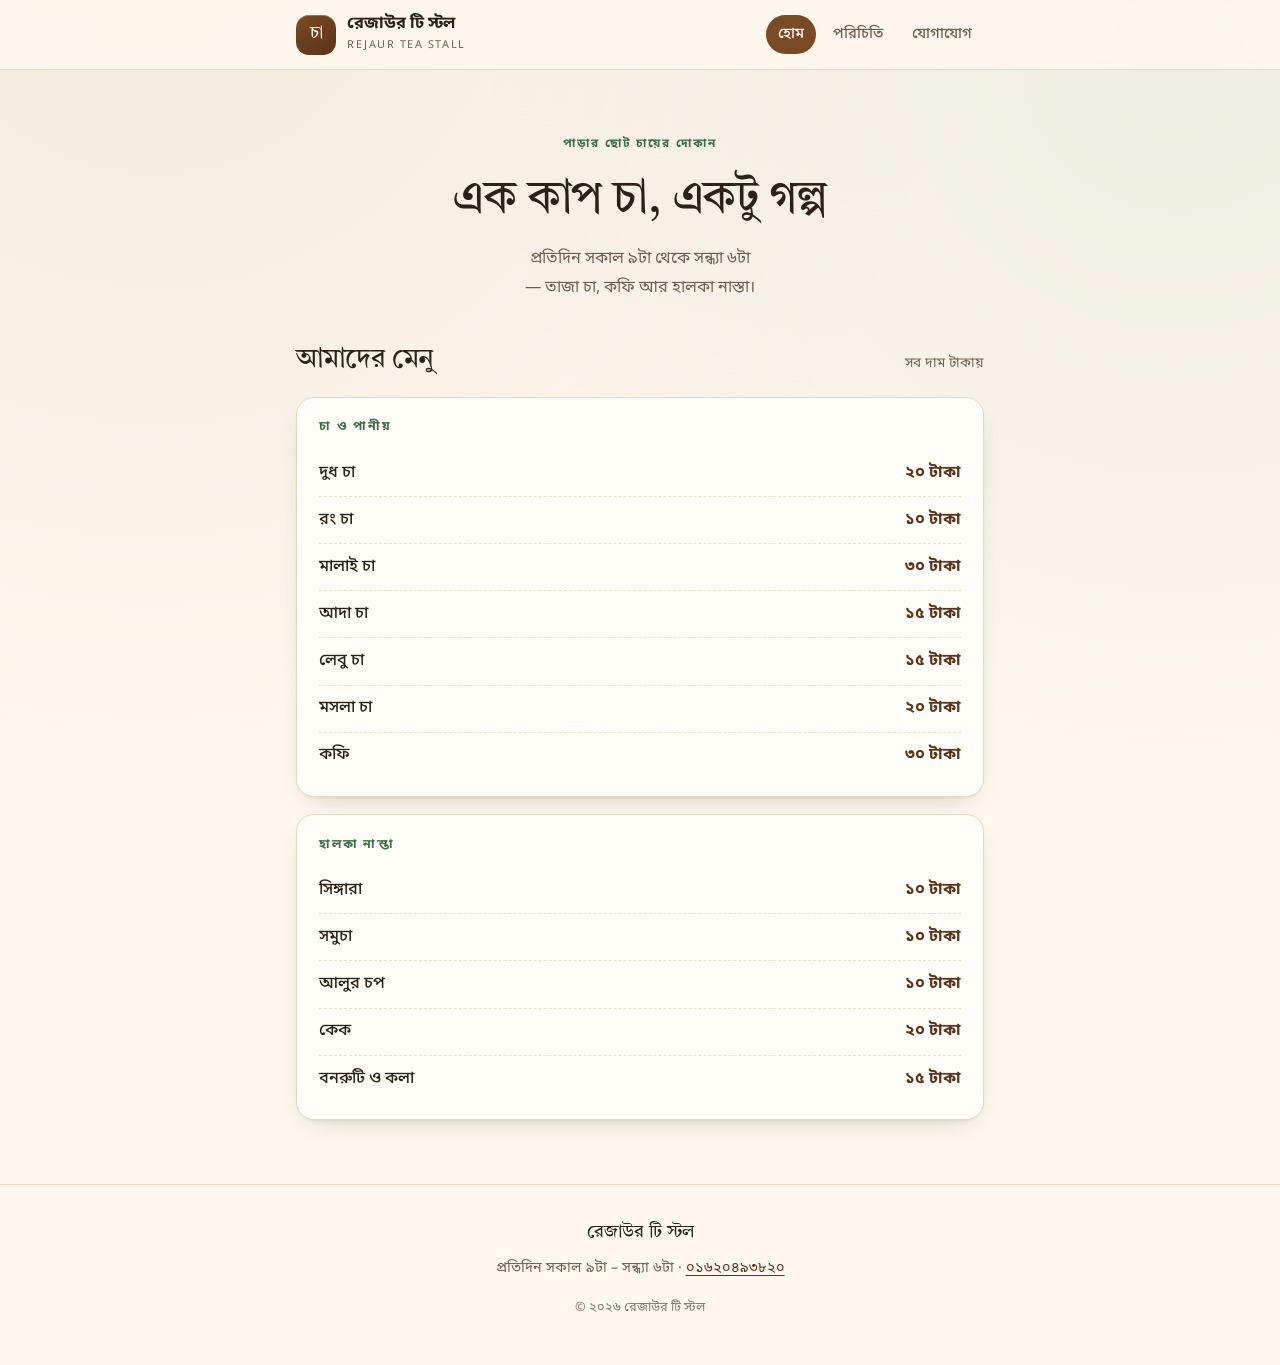
==== index.html @ a5dca0b5 "Add tea shop site: menu, about, contact" ====
<!DOCTYPE html>
<html lang="bn">
<head>
  <meta charset="utf-8">
  <meta name="viewport" content="width=device-width, initial-scale=1">
  <title>রেজাউর টি স্টল — চা ও নাস্তার মেনু</title>
  <meta name="description" content="রেজাউর টি স্টল — পাড়ার ছোট চায়ের দোকান। তাজা চা, কফি ও হালকা নাস্তা। প্রতিদিন সকাল ৯টা থেকে সন্ধ্যা ৬টা।">
  <meta name="theme-color" content="#fdf7ed">
  <link rel="preconnect" href="https://fonts.googleapis.com">
  <link rel="preconnect" href="https://fonts.gstatic.com" crossorigin>
  <link href="https://fonts.googleapis.com/css2?family=Noto+Sans+Bengali:wght@400;500;700&family=Tiro+Bangla&display=swap" rel="stylesheet">
  <link rel="stylesheet" href="styles.css">
</head>
<body>
  <a class="skip-link" href="#main">মূল অংশে যান</a>

  <header class="site-header">
    <div class="wrap header-inner">
      <a class="brand" href="index.html">
        <span class="brand-mark" aria-hidden="true">চা</span>
        <span class="brand-text">
          <span class="brand-name">রেজাউর টি স্টল</span>
          <span class="brand-sub">Rejaur Tea Stall</span>
        </span>
      </a>

      <nav class="site-nav" aria-label="প্রধান মেনু">
        <ul>
          <li><a href="index.html" aria-current="page">হোম</a></li>
          <li><a href="about.html">পরিচিতি</a></li>
          <li><a href="contact.html">যোগাযোগ</a></li>
        </ul>
      </nav>
    </div>
  </header>

  <main id="main">
    <section class="hero wrap">
      <p class="eyebrow">পাড়ার ছোট চায়ের দোকান</p>
      <h1>এক কাপ চা, একটু গল্প</h1>
      <p class="lede">
        প্রতিদিন সকাল ৯টা থেকে সন্ধ্যা ৬টা — তাজা চা, কফি আর হালকা নাস্তা।
      </p>
    </section>

    <section class="menu wrap" aria-labelledby="menu-title">
      <div class="section-head">
        <h2 id="menu-title">আমাদের মেনু</h2>
        <p class="section-note">সব দাম টাকায়</p>
      </div>

      <article class="menu-card">
        <h3>চা ও পানীয়</h3>
        <ul class="menu-list">
          <li><span class="item">দুধ চা</span><span class="leader" aria-hidden="true"></span><span class="price">২০ টাকা</span></li>
          <li><span class="item">রং চা</span><span class="leader" aria-hidden="true"></span><span class="price">১০ টাকা</span></li>
          <li><span class="item">মালাই চা</span><span class="leader" aria-hidden="true"></span><span class="price">৩০ টাকা</span></li>
          <li><span class="item">আদা চা</span><span class="leader" aria-hidden="true"></span><span class="price">১৫ টাকা</span></li>
          <li><span class="item">লেবু চা</span><span class="leader" aria-hidden="true"></span><span class="price">১৫ টাকা</span></li>
          <li><span class="item">মসলা চা</span><span class="leader" aria-hidden="true"></span><span class="price">২০ টাকা</span></li>
          <li><span class="item">কফি</span><span class="leader" aria-hidden="true"></span><span class="price">৩০ টাকা</span></li>
        </ul>
      </article>

      <article class="menu-card">
        <h3>হালকা নাস্তা</h3>
        <ul class="menu-list">
          <li><span class="item">সিঙ্গারা</span><span class="leader" aria-hidden="true"></span><span class="price">১০ টাকা</span></li>
          <li><span class="item">সমুচা</span><span class="leader" aria-hidden="true"></span><span class="price">১০ টাকা</span></li>
          <li><span class="item">আলুর চপ</span><span class="leader" aria-hidden="true"></span><span class="price">১০ টাকা</span></li>
          <li><span class="item">কেক</span><span class="leader" aria-hidden="true"></span><span class="price">২০ টাকা</span></li>
          <li><span class="item">বনরুটি ও কলা</span><span class="leader" aria-hidden="true"></span><span class="price">১৫ টাকা</span></li>
        </ul>
      </article>
    </section>
  </main>

  <footer class="site-footer">
    <div class="wrap">
      <p class="footer-name">রেজাউর টি স্টল</p>
      <p>
        প্রতিদিন সকাল ৯টা – সন্ধ্যা ৬টা ·
        <a href="tel:+8801620493820">০১৬২০৪৯৩৮২০</a>
      </p>
      <p class="footer-note">© ২০২৬ রেজাউর টি স্টল</p>
    </div>
  </footer>
</body>
</html>
---- styles.css ----
/* =========================================================
   রেজাউর টি স্টল — shared styles
   ========================================================= */

*,
*::before,
*::after {
  box-sizing: border-box;
}

:root {
  --cream: #fdf7ed;
  --card: #fffdf8;
  --ink: #2b2118;
  --ink-soft: #6f6152;
  --brown: #7a4a24;
  --brown-dark: #5a3318;
  --green: #3f6b4a;
  --line: #e7d9c4;
  --radius: 18px;
  --shadow: 0 1px 2px rgba(43, 33, 24, 0.05), 0 10px 28px -16px rgba(43, 33, 24, 0.35);
  --font-body: "Noto Sans Bengali", "Hind Siliguri", system-ui, -apple-system, "Segoe UI", sans-serif;
  --font-head: "Tiro Bangla", "Noto Serif Bengali", Georgia, "Times New Roman", serif;
}

html {
  -webkit-text-size-adjust: 100%;
}

body {
  margin: 0;
  font-family: var(--font-body);
  font-size: 1rem;
  line-height: 1.75;
  color: var(--ink);
  background-color: var(--cream);
  background-image:
    radial-gradient(circle at 12% -5%, rgba(122, 74, 36, 0.08), transparent 45%),
    radial-gradient(circle at 92% 4%, rgba(63, 107, 74, 0.08), transparent 40%);
  background-repeat: no-repeat;
  -webkit-font-smoothing: antialiased;
}

h1,
h2,
h3 {
  font-family: var(--font-head);
  font-weight: 400;
  line-height: 1.35;
  letter-spacing: -0.01em;
}

a {
  color: var(--brown-dark);
  text-underline-offset: 0.18em;
}

a:hover {
  color: var(--brown);
}

:focus-visible {
  outline: 3px solid rgba(63, 107, 74, 0.55);
  outline-offset: 3px;
  border-radius: 6px;
}

.wrap {
  width: min(100% - 2.5rem, 43rem);
  margin-inline: auto;
}

/* ---------- Skip link ---------- */

.skip-link {
  position: absolute;
  left: 1rem;
  top: -100px;
  z-index: 100;
  padding: 0.55rem 1rem;
  border-radius: 10px;
  background: var(--brown-dark);
  color: #fffdf8;
  font-weight: 600;
  text-decoration: none;
}

.skip-link:focus {
  top: 1rem;
}

/* ---------- Header ---------- */

.site-header {
  position: sticky;
  top: 0;
  z-index: 20;
  background: rgba(253, 247, 237, 0.88);
  backdrop-filter: blur(10px);
  -webkit-backdrop-filter: blur(10px);
  border-bottom: 1px solid var(--line);
}

.header-inner {
  display: flex;
  align-items: center;
  justify-content: space-between;
  gap: 0.75rem 1.25rem;
  flex-wrap: wrap;
  padding-block: 0.85rem;
}

.brand {
  display: flex;
  align-items: center;
  gap: 0.7rem;
  color: inherit;
  text-decoration: none;
}

.brand:hover {
  color: inherit;
}

.brand-mark {
  flex: none;
  width: 2.5rem;
  height: 2.5rem;
  display: grid;
  place-items: center;
  border-radius: 13px;
  background: linear-gradient(145deg, var(--brown), var(--brown-dark));
  color: #fdf7ed;
  font-family: var(--font-head);
  font-size: 1.15rem;
  line-height: 1;
  box-shadow: inset 0 1px 0 rgba(255, 255, 255, 0.25);
}

.brand-text {
  display: block;
}

.brand-name {
  display: block;
  font-weight: 700;
  font-size: 1.02rem;
  line-height: 1.3;
}

.brand-sub {
  display: block;
  margin-top: 0.1rem;
  font-size: 0.68rem;
  letter-spacing: 0.14em;
  text-transform: uppercase;
  color: var(--ink-soft);
}

.site-nav ul {
  display: flex;
  flex-wrap: wrap;
  gap: 0.3rem;
  margin: 0;
  padding: 0;
  list-style: none;
}

.site-nav a {
  display: inline-block;
  padding: 0.4rem 0.75rem;
  border-radius: 999px;
  font-size: 0.92rem;
  font-weight: 500;
  color: var(--ink-soft);
  text-decoration: none;
  transition: background-color 0.18s ease, color 0.18s ease;
}

.site-nav a:hover {
  background: rgba(122, 74, 36, 0.08);
  color: var(--brown-dark);
}

.site-nav a[aria-current="page"] {
  background: var(--brown);
  color: #fffdf8;
}

/* ---------- Hero / page head ---------- */

.hero {
  padding-block: clamp(2.5rem, 7vw, 4rem) 1.75rem;
  text-align: center;
}

.eyebrow {
  margin: 0 0 0.9rem;
  font-size: 0.74rem;
  font-weight: 700;
  letter-spacing: 0.16em;
  color: var(--green);
}

.hero h1,
.page-head h1 {
  font-size: clamp(2rem, 6vw, 2.9rem);
  margin: 0 0 0.85rem;
}

.lede {
  max-width: 36ch;
  margin: 0 auto;
  color: var(--ink-soft);
  font-size: 1.02rem;
  text-wrap: balance;
}

.page-head {
  padding-block: clamp(2.25rem, 6vw, 3.25rem) 1.5rem;
  text-align: center;
}

.page-head .lede {
  max-width: 30ch;
}

/* ---------- Menu ---------- */

.menu {
  padding-block: 0.75rem 3rem;
}

.section-head {
  display: flex;
  align-items: baseline;
  justify-content: space-between;
  gap: 0.5rem 1rem;
  flex-wrap: wrap;
  margin-bottom: 1.1rem;
}

.section-head h2 {
  margin: 0;
  font-size: clamp(1.4rem, 4vw, 1.7rem);
}

.section-note {
  margin: 0;
  font-size: 0.85rem;
  color: var(--ink-soft);
}

.menu-card {
  background: var(--card);
  border: 1px solid var(--line);
  border-radius: var(--radius);
  padding: 1.35rem 1.4rem 1.05rem;
  box-shadow: var(--shadow);
}

.menu-card + .menu-card {
  margin-top: 1.1rem;
}

.menu-card h3 {
  margin: 0 0 0.85rem;
  font-family: var(--font-body);
  font-size: 0.78rem;
  font-weight: 700;
  letter-spacing: 0.14em;
  color: var(--green);
}

.menu-list {
  margin: 0;
  padding: 0;
  list-style: none;
}

.menu-list li {
  display: flex;
  align-items: baseline;
  gap: 0.6rem;
  padding-block: 0.55rem;
}

.menu-list li + li {
  border-top: 1px dashed rgba(231, 217, 196, 0.9);
}

.menu-list .item {
  font-size: 1.02rem;
  font-weight: 500;
}

.menu-list .leader {
  flex: 1 1 auto;
}

.menu-list .price {
  font-weight: 700;
  color: var(--brown-dark);
  white-space: nowrap;
  font-variant-numeric: tabular-nums;
}

/* ---------- About ---------- */

.about {
  padding-block: 0.5rem 3rem;
}

.about-lines {
  display: grid;
  gap: 0.85rem;
  margin: 0;
  padding: 0;
  list-style: none;
}

.about-lines li {
  display: flex;
  align-items: flex-start;
  gap: 0.9rem;
  padding: 1.05rem 1.2rem;
  background: var(--card);
  border: 1px solid var(--line);
  border-radius: var(--radius);
  box-shadow: var(--shadow);
}

.about-lines p {
  margin: 0;
  font-size: 1.02rem;
}

.about-lines .num {
  flex: none;
  width: 1.8rem;
  height: 1.8rem;
  display: grid;
  place-items: center;
  border-radius: 50%;
  background: rgba(63, 107, 74, 0.1);
  color: var(--green);
  font-size: 0.82rem;
  font-weight: 700;
  line-height: 1;
  transform: translateY(0.18rem);
}

/* ---------- Contact ---------- */

.contact {
  padding-block: 0.5rem 3rem;
}

.contact-grid {
  display: grid;
  gap: 1rem;
}

.contact-card {
  display: flex;
  flex-direction: column;
  align-items: flex-start;
  padding: 1.4rem 1.4rem 1.5rem;
  background: var(--card);
  border: 1px solid var(--line);
  border-radius: var(--radius);
  box-shadow: var(--shadow);
}

.contact-card h2 {
  margin: 0 0 0.5rem;
  font-family: var(--font-body);
  font-size: 0.78rem;
  font-weight: 700;
  letter-spacing: 0.14em;
  color: var(--green);
}

.contact-value {
  margin: 0 0 0.3rem;
  font-family: var(--font-head);
  font-size: 1.28rem;
  line-height: 1.5;
}

.contact-hint {
  margin: 0;
  font-size: 0.9rem;
  color: var(--ink-soft);
}

.phone-link {
  font-variant-numeric: tabular-nums;
  text-decoration: none;
  border-bottom: 1px solid rgba(90, 51, 24, 0.25);
}

.call-button {
  display: inline-flex;
  align-items: center;
  justify-content: center;
  margin-top: 1.1rem;
  padding: 0.65rem 1.4rem;
  border-radius: 999px;
  background: linear-gradient(145deg, var(--brown), var(--brown-dark));
  color: #fffdf8;
  font-size: 0.95rem;
  font-weight: 600;
  text-decoration: none;
  box-shadow: 0 6px 16px -8px rgba(90, 51, 24, 0.7);
  transition: transform 0.18s ease, box-shadow 0.18s ease;
}

.call-button:hover {
  color: #fffdf8;
  transform: translateY(-1px);
  box-shadow: 0 10px 20px -10px rgba(90, 51, 24, 0.8);
}

/* ---------- Footer ---------- */

.site-footer {
  margin-top: 1rem;
  padding-block: 2rem 2.5rem;
  border-top: 1px solid var(--line);
  text-align: center;
  font-size: 0.9rem;
  color: var(--ink-soft);
}

.site-footer p {
  margin: 0 0 0.35rem;
}

.footer-name {
  margin-bottom: 0.5rem !important;
  font-family: var(--font-head);
  font-size: 1.12rem;
  color: var(--ink);
}

.site-footer a {
  font-variant-numeric: tabular-nums;
}

.footer-note {
  margin-top: 1rem !important;
  font-size: 0.8rem;
  opacity: 0.85;
}

/* ---------- Wider screens ---------- */

@media (min-width: 40rem) {
  .contact-grid {
    grid-template-columns: 1fr 1fr;
    align-items: stretch;
  }
}

/* ---------- Print (menu) ---------- */

@media print {
  body {
    background: #fff;
    color: #000;
  }

  .site-header,
  .site-footer,
  .skip-link,
  .call-button {
    display: none;
  }

  .menu-card {
    box-shadow: none;
    break-inside: avoid;
  }

  .hero {
    padding-block: 0 1rem;
  }
}

/* ---------- Motion preferences ---------- */

@media (prefers-reduced-motion: reduce) {
  *,
  *::before,
  *::after {
    transition: none !important;
    animation: none !important;
  }
}
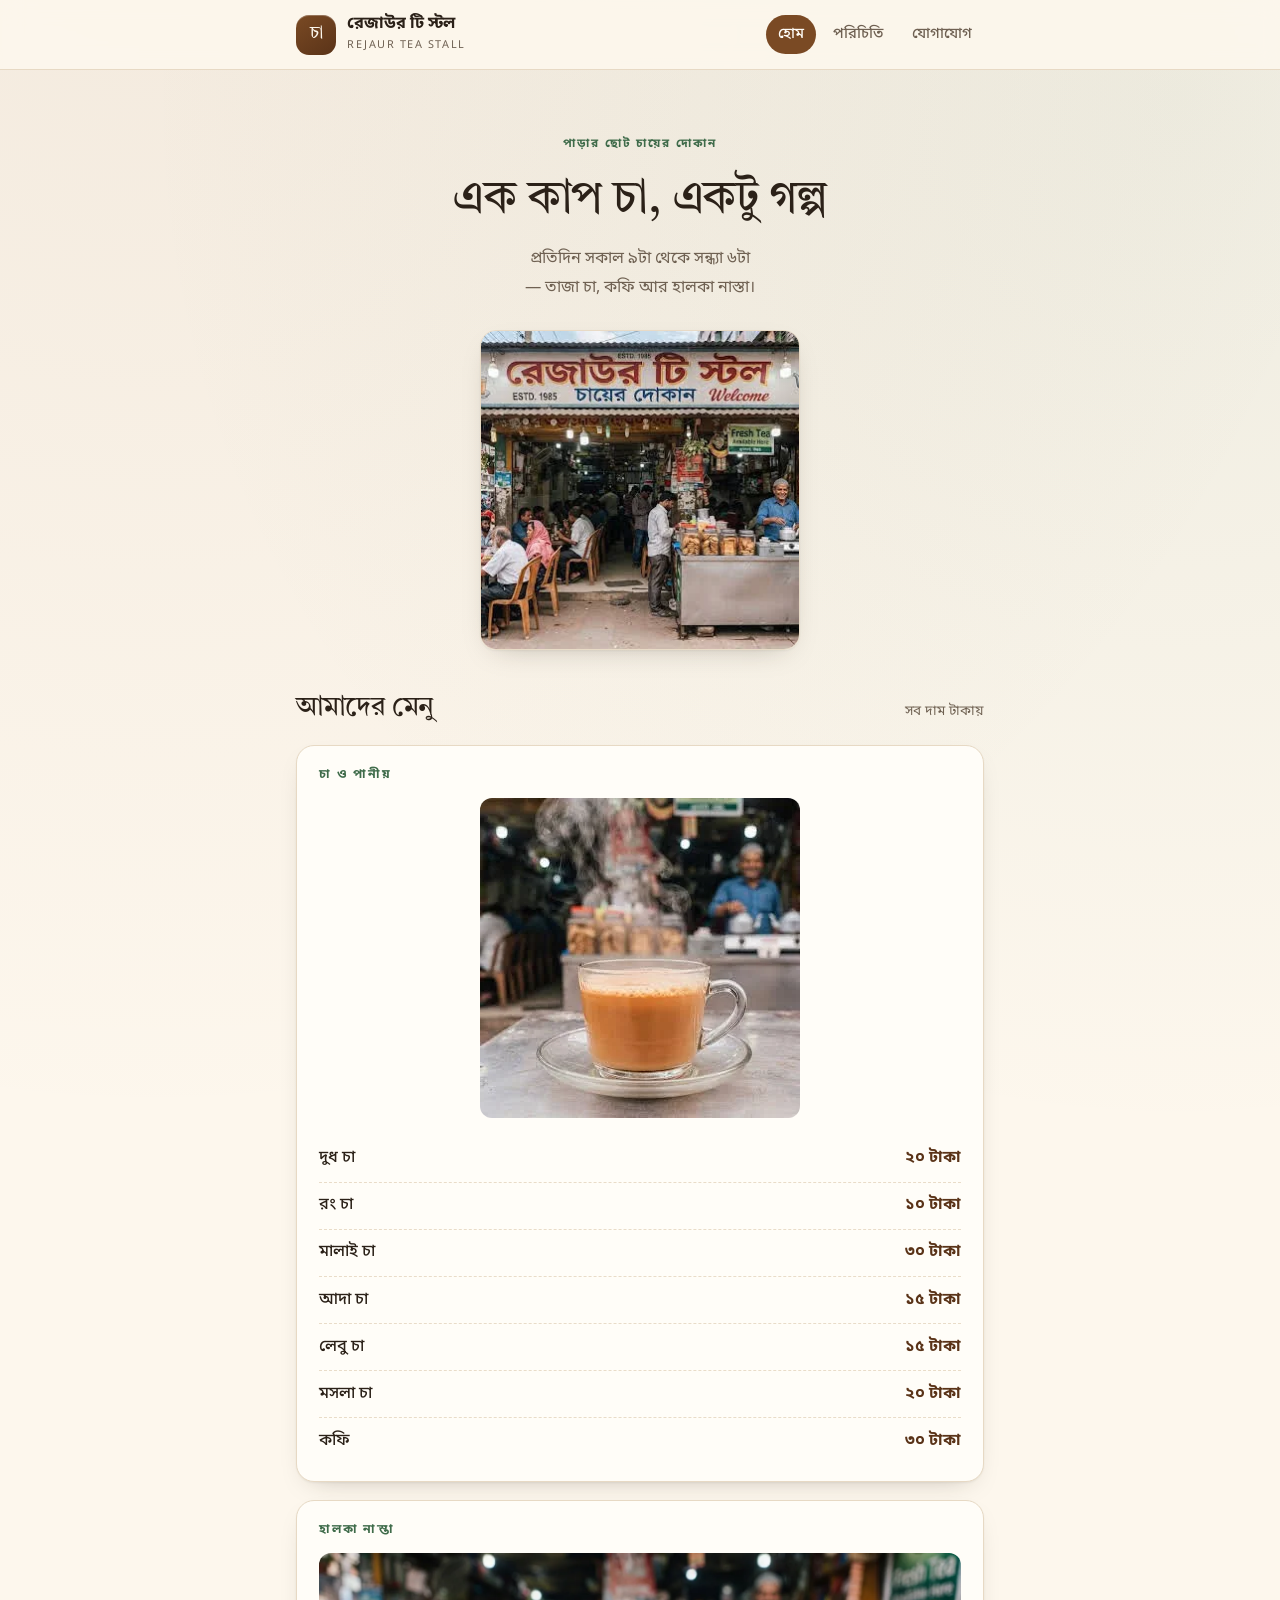
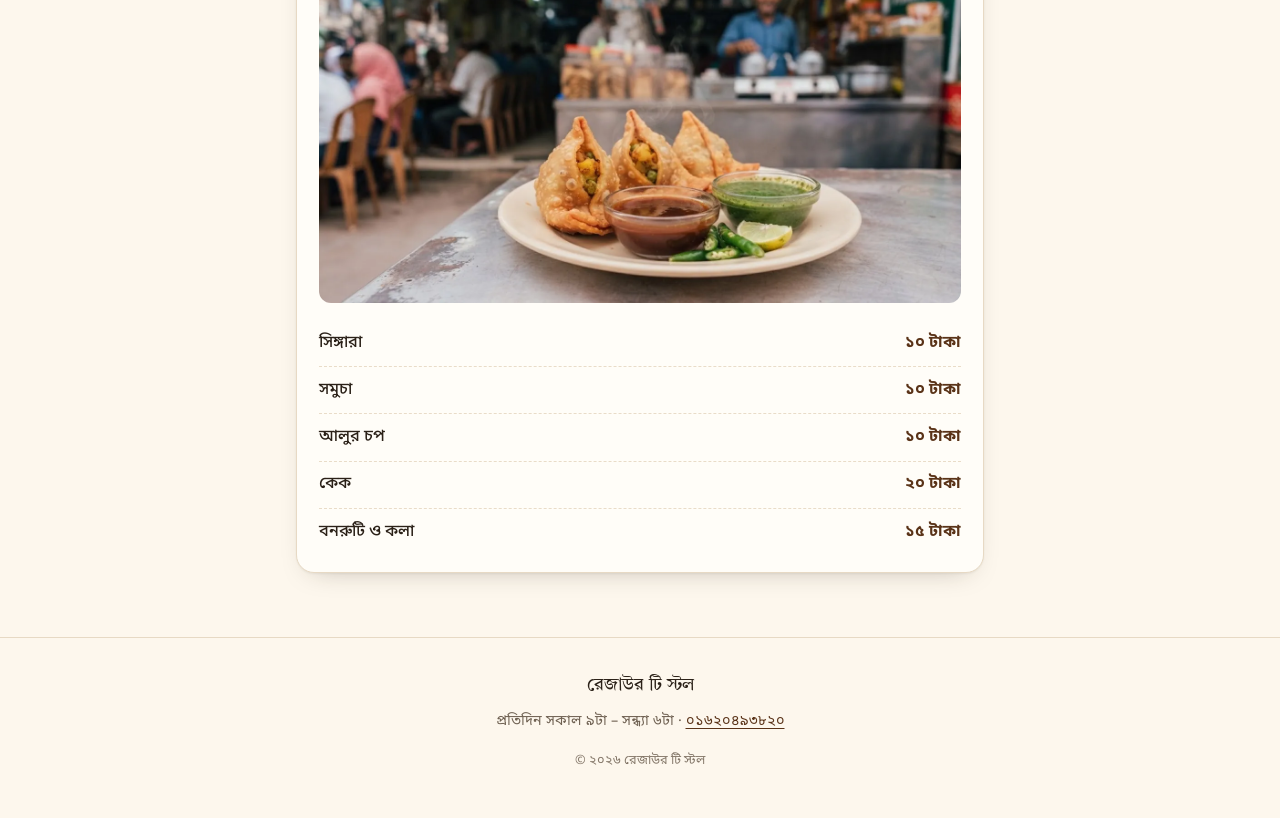
==== commit 7a31aa31: "Add shop, tea and snacks photos to home page" ====
--- a/index.html
+++ b/index.html
@@ -41,6 +41,16 @@
       <p class="lede">
         প্রতিদিন সকাল ৯টা থেকে সন্ধ্যা ৬টা — তাজা চা, কফি আর হালকা নাস্তা।
       </p>
+
+      <figure class="hero-photo">
+        <img
+          src="images/shop.webp"
+          width="320"
+          height="320"
+          alt="তৈরি করা ছবি — রেজাউর টি স্টলের সামনের অংশ, সাইনবোর্ডে দোকানের নাম ও “চায়ের দোকান” লেখা"
+          fetchpriority="high"
+          decoding="async">
+      </figure>
     </section>
 
     <section class="menu wrap" aria-labelledby="menu-title">
@@ -51,6 +61,15 @@
 
       <article class="menu-card">
         <h3>চা ও পানীয়</h3>
+        <figure class="card-photo card-photo--square">
+          <img
+            src="images/tea.webp"
+            width="320"
+            height="320"
+            alt="তৈরি করা ছবি — কাচের কাপে ধোঁয়া ওঠা দুধ চা"
+            loading="lazy"
+            decoding="async">
+        </figure>
         <ul class="menu-list">
           <li><span class="item">দুধ চা</span><span class="leader" aria-hidden="true"></span><span class="price">২০ টাকা</span></li>
           <li><span class="item">রং চা</span><span class="leader" aria-hidden="true"></span><span class="price">১০ টাকা</span></li>
@@ -64,6 +83,15 @@
 
       <article class="menu-card">
         <h3>হালকা নাস্তা</h3>
+        <figure class="card-photo card-photo--wide">
+          <img
+            src="images/snacks.webp"
+            width="1408"
+            height="768"
+            alt="তৈরি করা ছবি — প্লেটে সিঙ্গারা, দুই ধরনের চাটনি, কাঁচা মরিচ ও লেবু"
+            loading="lazy"
+            decoding="async">
+        </figure>
         <ul class="menu-list">
           <li><span class="item">সিঙ্গারা</span><span class="leader" aria-hidden="true"></span><span class="price">১০ টাকা</span></li>
           <li><span class="item">সমুচা</span><span class="leader" aria-hidden="true"></span><span class="price">১০ টাকা</span></li>
--- a/styles.css
+++ b/styles.css
@@ -223,6 +223,39 @@
 
 .page-head .lede {
   max-width: 30ch;
+}
+
+/* ---------- Photos ---------- */
+
+.hero-photo {
+  width: min(100%, 20rem);
+  margin: 1.75rem auto 0;
+}
+
+.hero-photo img {
+  display: block;
+  width: 100%;
+  height: auto;
+  border-radius: 16px;
+  border: 1px solid rgba(231, 217, 196, 0.9);
+  box-shadow: var(--shadow);
+}
+
+.card-photo {
+  margin: 0 0 1.1rem;
+}
+
+.card-photo img {
+  display: block;
+  width: 100%;
+  height: auto;
+  border-radius: 12px;
+  background: var(--cream-deep, #f6ecd9);
+}
+
+.card-photo--square {
+  width: min(100%, 20rem);
+  margin-inline: auto;
 }
 
 /* ---------- Menu ---------- */
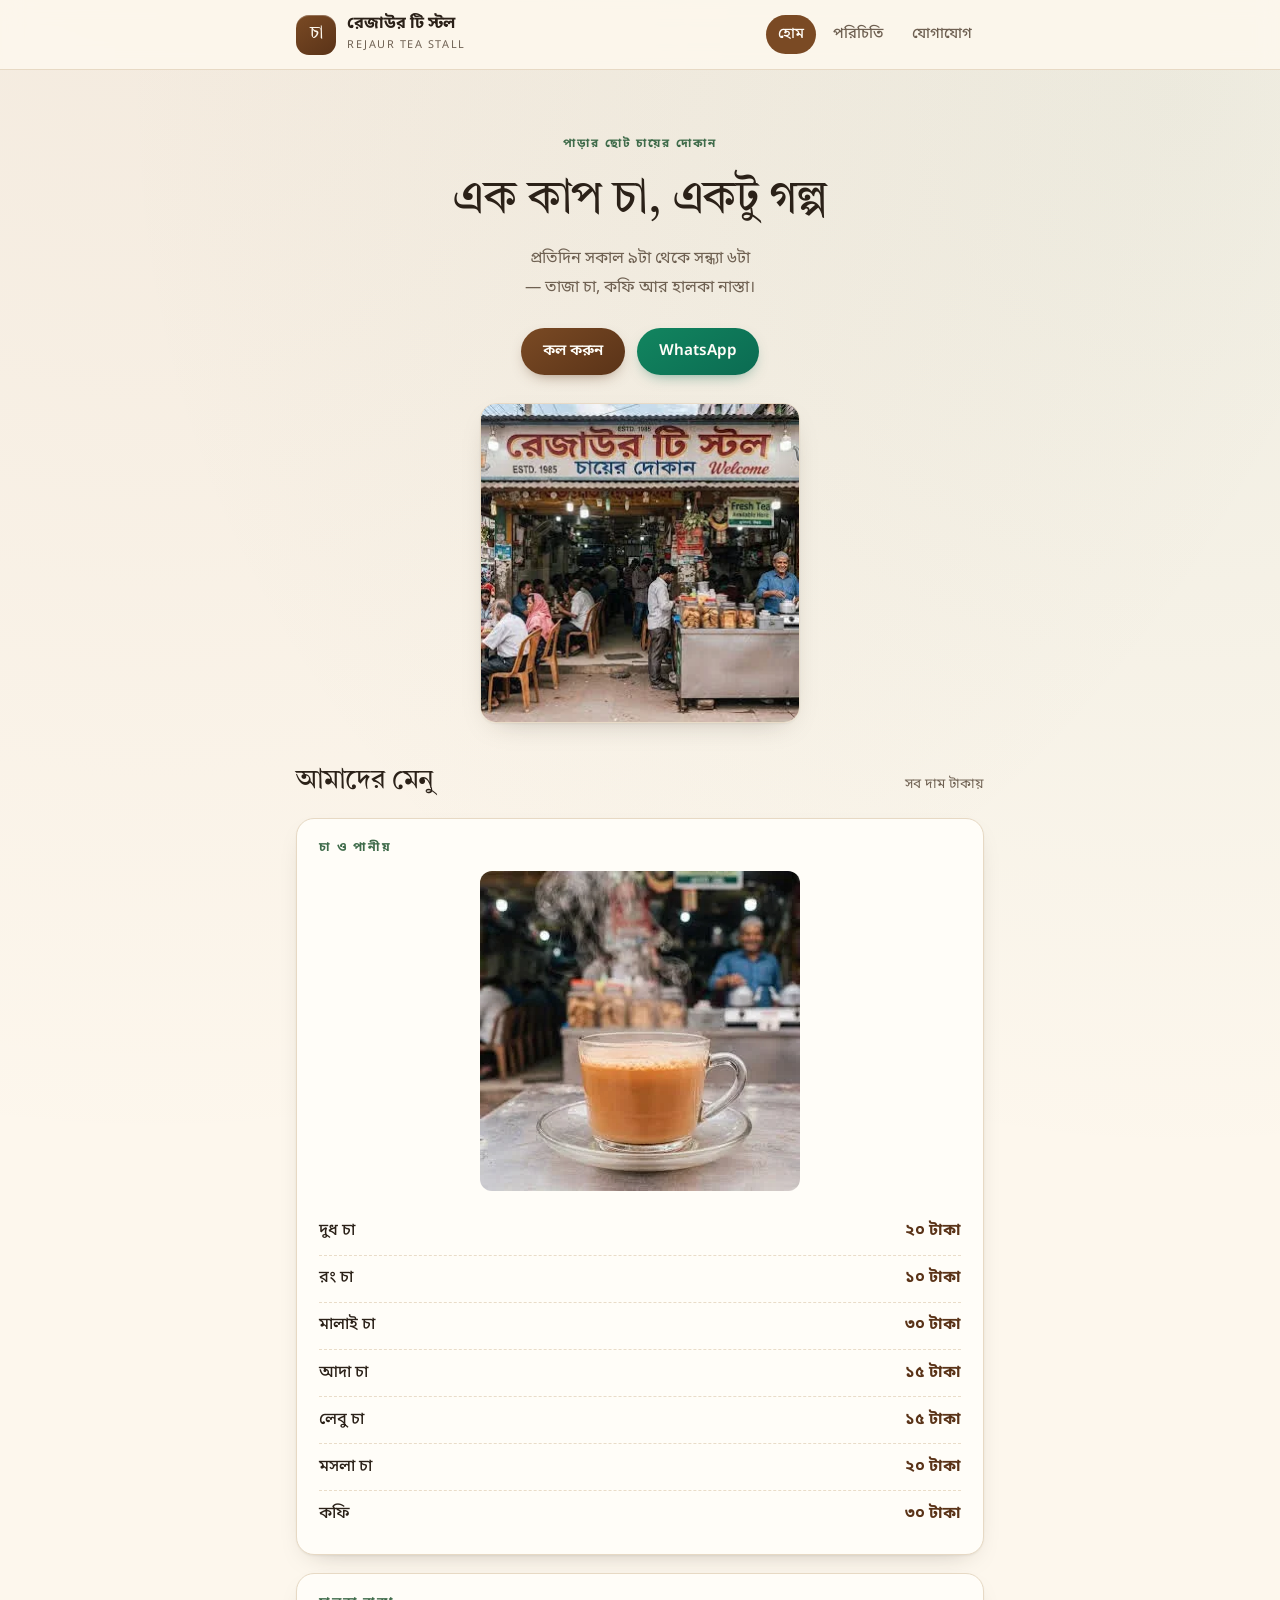
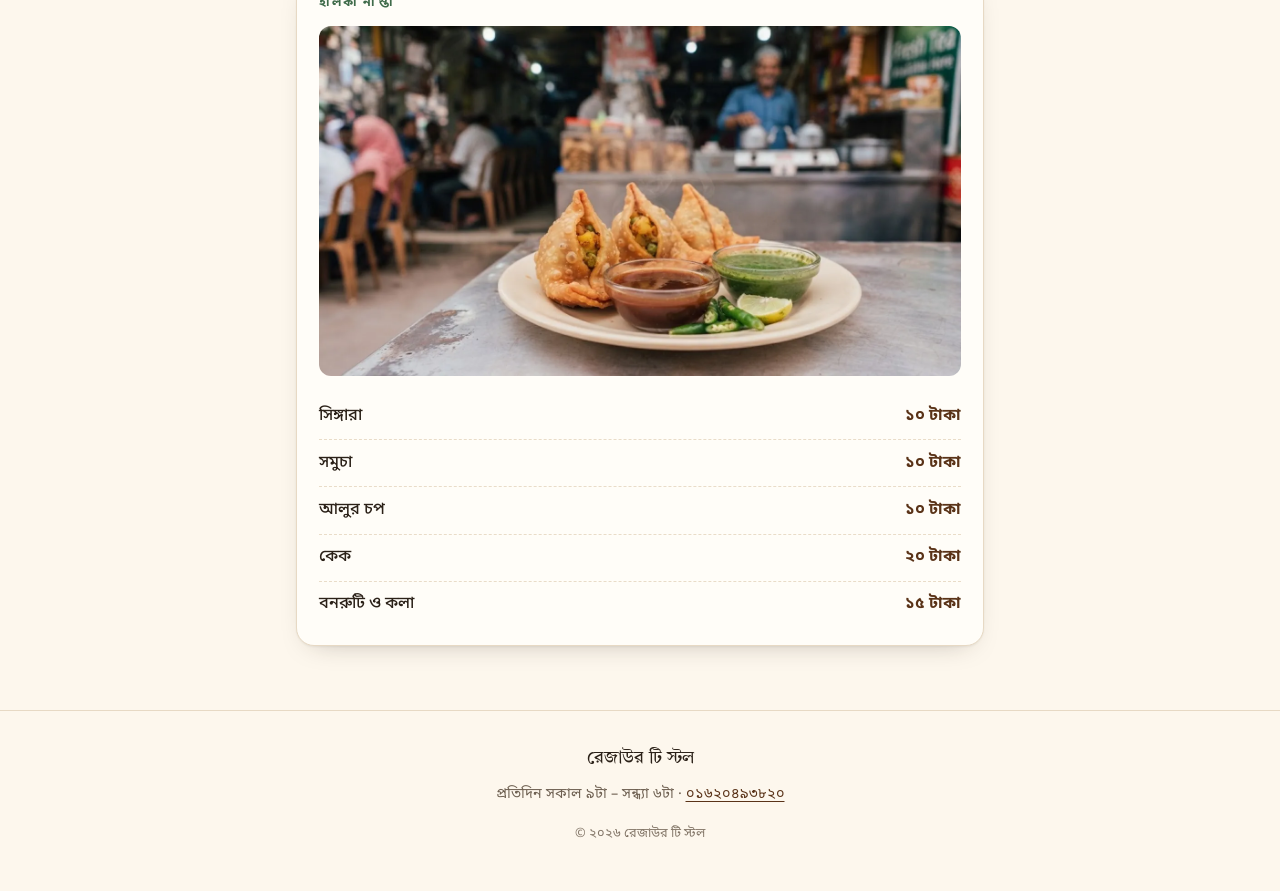
==== commit 261f358a: "Add WhatsApp order button next to call button" ====
--- a/index.html
+++ b/index.html
@@ -41,6 +41,11 @@
       <p class="lede">
         প্রতিদিন সকাল ৯টা থেকে সন্ধ্যা ৬টা — তাজা চা, কফি আর হালকা নাস্তা।
       </p>
+
+      <div class="contact-actions hero-actions">
+        <a class="call-button" href="tel:+8801620493820">কল করুন</a>
+        <a class="call-button call-button--whatsapp" href="https://wa.me/8801620493820?text=আসসালামু%20আলাইকুম%2C%20রেজাউর%20টি%20স্টল%20থেকে%20অর্ডার%20করতে%20চাই" target="_blank" rel="noopener">WhatsApp</a>
+      </div>
 
       <figure class="hero-photo">
         <img
--- a/styles.css
+++ b/styles.css
@@ -455,6 +455,31 @@
   box-shadow: 0 10px 20px -10px rgba(90, 51, 24, 0.8);
 }
 
+.contact-actions {
+  display: flex;
+  flex-wrap: wrap;
+  gap: 0.7rem;
+  margin-top: 1.1rem;
+}
+
+.contact-actions .call-button {
+  margin-top: 0;
+}
+
+.hero-actions {
+  justify-content: center;
+  margin-top: 1.6rem;
+}
+
+.call-button--whatsapp {
+  background: linear-gradient(145deg, #12855f, #0b6b52);
+  box-shadow: 0 6px 16px -8px rgba(11, 107, 82, 0.7);
+}
+
+.call-button--whatsapp:hover {
+  box-shadow: 0 10px 20px -10px rgba(11, 107, 82, 0.85);
+}
+
 /* ---------- Footer ---------- */
 
 .site-footer {
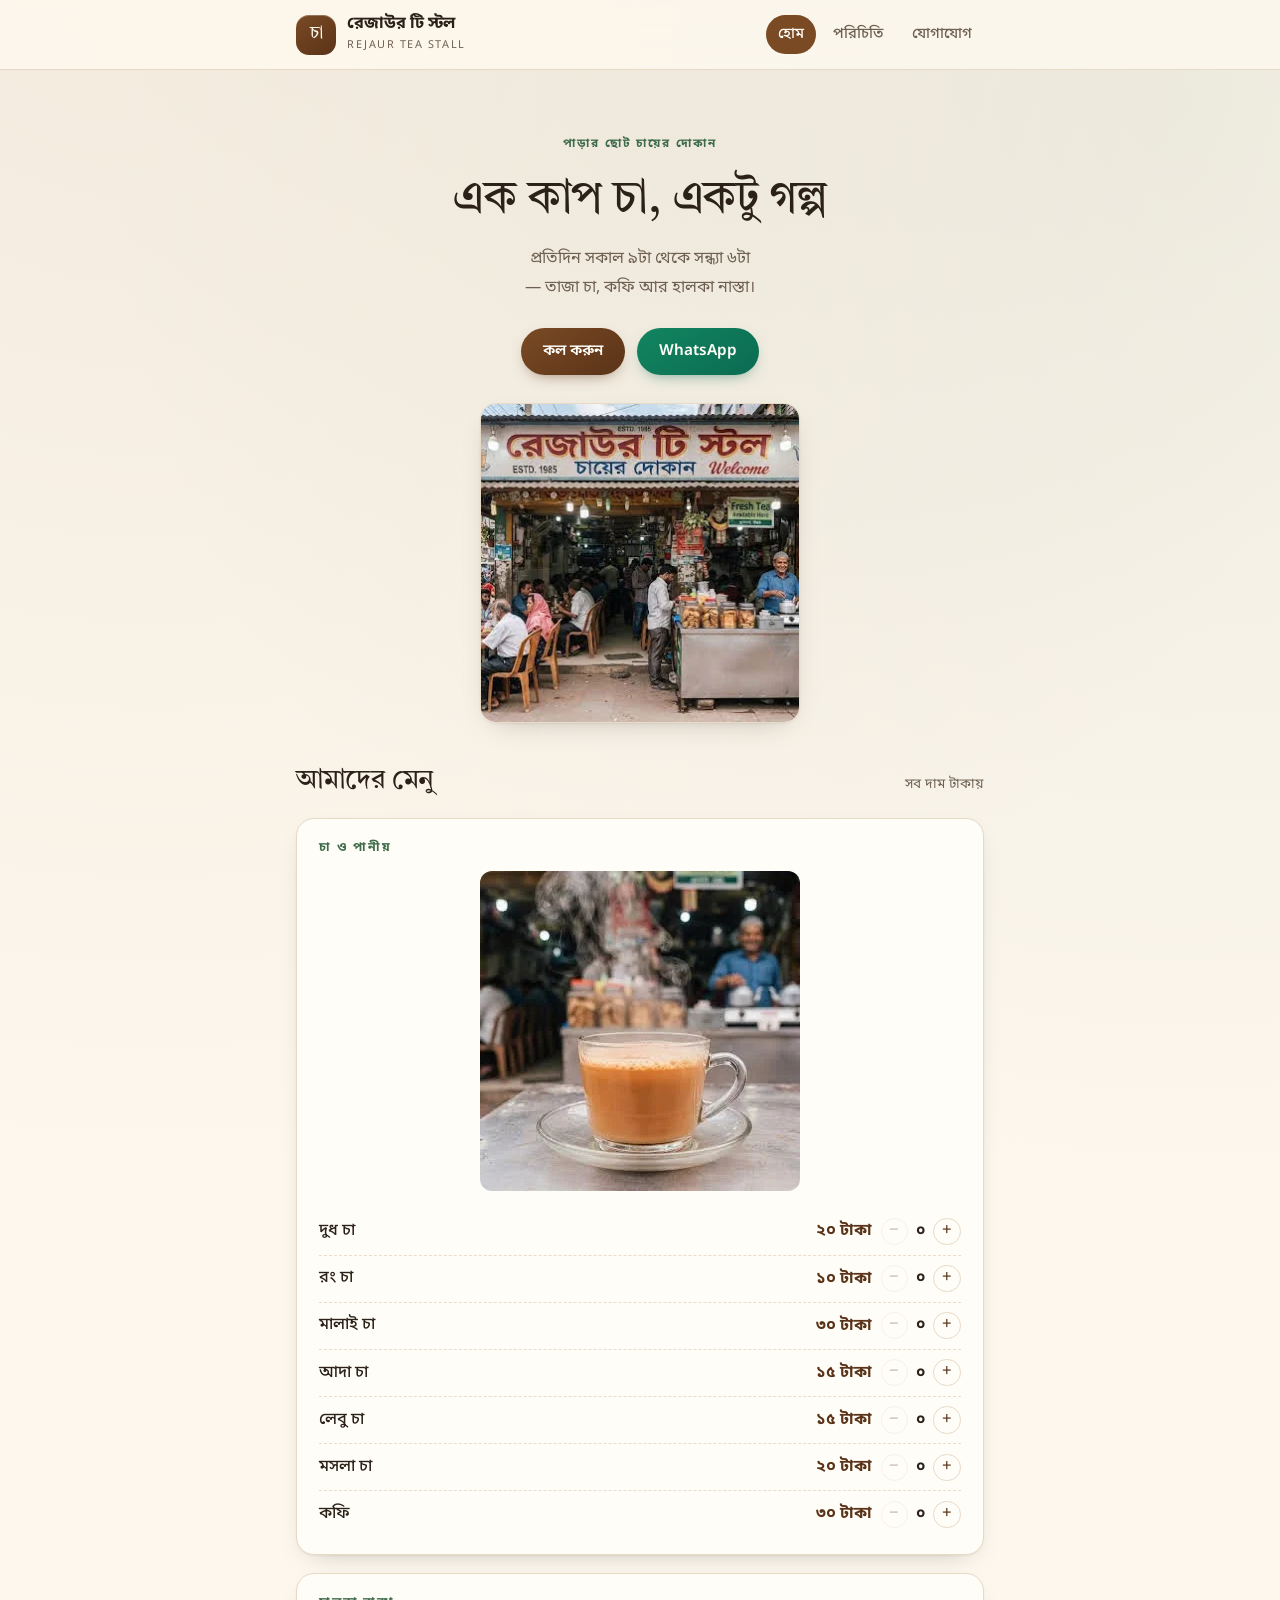
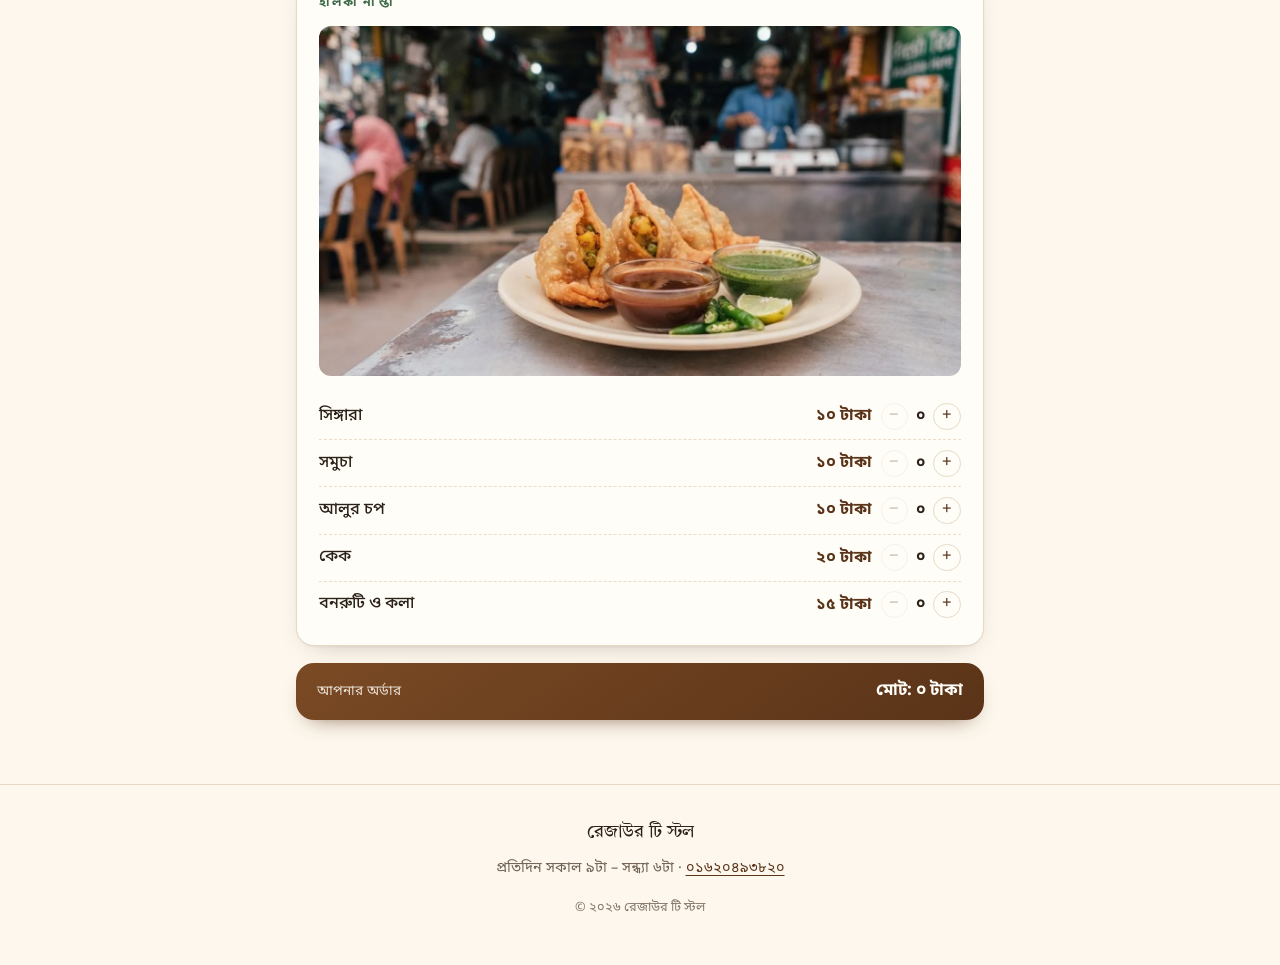
==== commit 9547abd3: "Add quantity buttons and order total to WhatsApp order" ====
--- a/index.html
+++ b/index.html
@@ -76,13 +76,13 @@
             decoding="async">
         </figure>
         <ul class="menu-list">
-          <li><span class="item">দুধ চা</span><span class="leader" aria-hidden="true"></span><span class="price">২০ টাকা</span></li>
-          <li><span class="item">রং চা</span><span class="leader" aria-hidden="true"></span><span class="price">১০ টাকা</span></li>
-          <li><span class="item">মালাই চা</span><span class="leader" aria-hidden="true"></span><span class="price">৩০ টাকা</span></li>
-          <li><span class="item">আদা চা</span><span class="leader" aria-hidden="true"></span><span class="price">১৫ টাকা</span></li>
-          <li><span class="item">লেবু চা</span><span class="leader" aria-hidden="true"></span><span class="price">১৫ টাকা</span></li>
-          <li><span class="item">মসলা চা</span><span class="leader" aria-hidden="true"></span><span class="price">২০ টাকা</span></li>
-          <li><span class="item">কফি</span><span class="leader" aria-hidden="true"></span><span class="price">৩০ টাকা</span></li>
+          <li data-name="দুধ চা" data-price="20" data-unit="কাপ"><span class="item">দুধ চা</span><span class="leader" aria-hidden="true"></span><span class="price">২০ টাকা</span><span class="qty-control" role="group" aria-label="দুধ চা পরিমাণ"><button type="button" class="qty-btn" data-step="dec" aria-label="দুধ চা কমান" disabled>−</button><span class="qty">০</span><button type="button" class="qty-btn" data-step="inc" aria-label="দুধ চা বাড়ান">+</button></span></li>
+          <li data-name="রং চা" data-price="10" data-unit="কাপ"><span class="item">রং চা</span><span class="leader" aria-hidden="true"></span><span class="price">১০ টাকা</span><span class="qty-control" role="group" aria-label="রং চা পরিমাণ"><button type="button" class="qty-btn" data-step="dec" aria-label="রং চা কমান" disabled>−</button><span class="qty">০</span><button type="button" class="qty-btn" data-step="inc" aria-label="রং চা বাড়ান">+</button></span></li>
+          <li data-name="মালাই চা" data-price="30" data-unit="কাপ"><span class="item">মালাই চা</span><span class="leader" aria-hidden="true"></span><span class="price">৩০ টাকা</span><span class="qty-control" role="group" aria-label="মালাই চা পরিমাণ"><button type="button" class="qty-btn" data-step="dec" aria-label="মালাই চা কমান" disabled>−</button><span class="qty">০</span><button type="button" class="qty-btn" data-step="inc" aria-label="মালাই চা বাড়ান">+</button></span></li>
+          <li data-name="আদা চা" data-price="15" data-unit="কাপ"><span class="item">আদা চা</span><span class="leader" aria-hidden="true"></span><span class="price">১৫ টাকা</span><span class="qty-control" role="group" aria-label="আদা চা পরিমাণ"><button type="button" class="qty-btn" data-step="dec" aria-label="আদা চা কমান" disabled>−</button><span class="qty">০</span><button type="button" class="qty-btn" data-step="inc" aria-label="আদা চা বাড়ান">+</button></span></li>
+          <li data-name="লেবু চা" data-price="15" data-unit="কাপ"><span class="item">লেবু চা</span><span class="leader" aria-hidden="true"></span><span class="price">১৫ টাকা</span><span class="qty-control" role="group" aria-label="লেবু চা পরিমাণ"><button type="button" class="qty-btn" data-step="dec" aria-label="লেবু চা কমান" disabled>−</button><span class="qty">০</span><button type="button" class="qty-btn" data-step="inc" aria-label="লেবু চা বাড়ান">+</button></span></li>
+          <li data-name="মসলা চা" data-price="20" data-unit="কাপ"><span class="item">মসলা চা</span><span class="leader" aria-hidden="true"></span><span class="price">২০ টাকা</span><span class="qty-control" role="group" aria-label="মসলা চা পরিমাণ"><button type="button" class="qty-btn" data-step="dec" aria-label="মসলা চা কমান" disabled>−</button><span class="qty">০</span><button type="button" class="qty-btn" data-step="inc" aria-label="মসলা চা বাড়ান">+</button></span></li>
+          <li data-name="কফি" data-price="30" data-unit="কাপ"><span class="item">কফি</span><span class="leader" aria-hidden="true"></span><span class="price">৩০ টাকা</span><span class="qty-control" role="group" aria-label="কফি পরিমাণ"><button type="button" class="qty-btn" data-step="dec" aria-label="কফি কমান" disabled>−</button><span class="qty">০</span><button type="button" class="qty-btn" data-step="inc" aria-label="কফি বাড়ান">+</button></span></li>
         </ul>
       </article>
 
@@ -98,13 +98,18 @@
             decoding="async">
         </figure>
         <ul class="menu-list">
-          <li><span class="item">সিঙ্গারা</span><span class="leader" aria-hidden="true"></span><span class="price">১০ টাকা</span></li>
-          <li><span class="item">সমুচা</span><span class="leader" aria-hidden="true"></span><span class="price">১০ টাকা</span></li>
-          <li><span class="item">আলুর চপ</span><span class="leader" aria-hidden="true"></span><span class="price">১০ টাকা</span></li>
-          <li><span class="item">কেক</span><span class="leader" aria-hidden="true"></span><span class="price">২০ টাকা</span></li>
-          <li><span class="item">বনরুটি ও কলা</span><span class="leader" aria-hidden="true"></span><span class="price">১৫ টাকা</span></li>
+          <li data-name="সিঙ্গারা" data-price="10" data-unit="পিস"><span class="item">সিঙ্গারা</span><span class="leader" aria-hidden="true"></span><span class="price">১০ টাকা</span><span class="qty-control" role="group" aria-label="সিঙ্গারা পরিমাণ"><button type="button" class="qty-btn" data-step="dec" aria-label="সিঙ্গারা কমান" disabled>−</button><span class="qty">০</span><button type="button" class="qty-btn" data-step="inc" aria-label="সিঙ্গারা বাড়ান">+</button></span></li>
+          <li data-name="সমুচা" data-price="10" data-unit="পিস"><span class="item">সমুচা</span><span class="leader" aria-hidden="true"></span><span class="price">১০ টাকা</span><span class="qty-control" role="group" aria-label="সমুচা পরিমাণ"><button type="button" class="qty-btn" data-step="dec" aria-label="সমুচা কমান" disabled>−</button><span class="qty">০</span><button type="button" class="qty-btn" data-step="inc" aria-label="সমুচা বাড়ান">+</button></span></li>
+          <li data-name="আলুর চপ" data-price="10" data-unit="পিস"><span class="item">আলুর চপ</span><span class="leader" aria-hidden="true"></span><span class="price">১০ টাকা</span><span class="qty-control" role="group" aria-label="আলুর চপ পরিমাণ"><button type="button" class="qty-btn" data-step="dec" aria-label="আলুর চপ কমান" disabled>−</button><span class="qty">০</span><button type="button" class="qty-btn" data-step="inc" aria-label="আলুর চপ বাড়ান">+</button></span></li>
+          <li data-name="কেক" data-price="20" data-unit="পিস"><span class="item">কেক</span><span class="leader" aria-hidden="true"></span><span class="price">২০ টাকা</span><span class="qty-control" role="group" aria-label="কেক পরিমাণ"><button type="button" class="qty-btn" data-step="dec" aria-label="কেক কমান" disabled>−</button><span class="qty">০</span><button type="button" class="qty-btn" data-step="inc" aria-label="কেক বাড়ান">+</button></span></li>
+          <li data-name="বনরুটি ও কলা" data-price="15" data-unit="পিস"><span class="item">বনরুটি ও কলা</span><span class="leader" aria-hidden="true"></span><span class="price">১৫ টাকা</span><span class="qty-control" role="group" aria-label="বনরুটি ও কলা পরিমাণ"><button type="button" class="qty-btn" data-step="dec" aria-label="বনরুটি ও কলা কমান" disabled>−</button><span class="qty">০</span><button type="button" class="qty-btn" data-step="inc" aria-label="বনরুটি ও কলা বাড়ান">+</button></span></li>
         </ul>
       </article>
+
+      <div class="order-total" role="status">
+        <p class="order-total-label">আপনার অর্ডার</p>
+        <p class="order-total-value">মোট: <span id="order-total">০</span> টাকা</p>
+      </div>
     </section>
   </main>
 
@@ -118,5 +123,52 @@
       <p class="footer-note">© ২০২৬ রেজাউর টি স্টল</p>
     </div>
   </footer>
+
+  <script>
+    (() => {
+      const toBn = (n) => String(n).replace(/\d/g, (d) => "০১২৩৪৫৬৭৮৯"[d]);
+      const orderLink = document.querySelector(".call-button--whatsapp");
+      const totalOut = document.getElementById("order-total");
+      const rows = [...document.querySelectorAll(".menu-list li[data-price]")];
+      const fixedHref = orderLink.getAttribute("href");
+      const intro = "আসসালামু আলাইকুম, রেজাউর টি স্টল থেকে অর্ডার করতে চাই";
+
+      const render = () => {
+        let total = 0;
+        const lines = [];
+
+        rows.forEach((row) => {
+          const qty = Number(row.dataset.qty) || 0;
+          if (qty === 0) return;
+          const lineTotal = qty * Number(row.dataset.price);
+          total += lineTotal;
+          lines.push(`${row.dataset.name} ${toBn(qty)} ${row.dataset.unit} — ${toBn(lineTotal)} টাকা`);
+        });
+
+        totalOut.textContent = toBn(total);
+        orderLink.href = total
+          ? `https://wa.me/8801620493820?text=${encodeURIComponent(`${intro}: ${lines.join(", ")}, মোট ${toBn(total)} টাকা`)}`
+          : fixedHref;
+      };
+
+      rows.forEach((row) => {
+        const qtyOut = row.querySelector(".qty");
+        const dec = row.querySelector('[data-step="dec"]');
+
+        row.addEventListener("click", (event) => {
+          const btn = event.target.closest(".qty-btn");
+          if (!btn) return;
+
+          const qty = Math.max(0, (Number(row.dataset.qty) || 0) + (btn.dataset.step === "inc" ? 1 : -1));
+          row.dataset.qty = qty;
+          qtyOut.textContent = toBn(qty);
+          dec.disabled = qty === 0;
+          render();
+        });
+      });
+
+      render();
+    })();
+  </script>
 </body>
 </html>
--- a/styles.css
+++ b/styles.css
@@ -313,8 +313,8 @@
 
 .menu-list li {
   display: flex;
-  align-items: baseline;
-  gap: 0.6rem;
+  align-items: center;
+  gap: 0.55rem;
   padding-block: 0.55rem;
 }
 
@@ -323,6 +323,7 @@
 }
 
 .menu-list .item {
+  min-width: 0;
   font-size: 1.02rem;
   font-weight: 500;
 }
@@ -335,6 +336,80 @@
   font-weight: 700;
   color: var(--brown-dark);
   white-space: nowrap;
+  font-variant-numeric: tabular-nums;
+}
+
+/* ---------- Order picker ---------- */
+
+.qty-control {
+  flex: none;
+  display: inline-flex;
+  align-items: center;
+  gap: 0.15rem;
+}
+
+.qty-btn {
+  display: grid;
+  place-items: center;
+  width: 1.7rem;
+  height: 1.7rem;
+  padding: 0;
+  border: 1px solid var(--line);
+  border-radius: 50%;
+  background: var(--card);
+  color: var(--brown-dark);
+  font-family: inherit;
+  font-size: 1.05rem;
+  line-height: 1;
+  cursor: pointer;
+  transition: background-color 0.15s ease, border-color 0.15s ease;
+}
+
+.qty-btn:hover:not(:disabled) {
+  background: rgba(122, 74, 36, 0.08);
+  border-color: rgba(122, 74, 36, 0.45);
+}
+
+.qty-btn:disabled {
+  opacity: 0.35;
+  cursor: default;
+}
+
+.menu-list .qty {
+  min-width: 1.3rem;
+  text-align: center;
+  font-size: 0.95rem;
+  font-weight: 700;
+  color: var(--ink);
+  font-variant-numeric: tabular-nums;
+}
+
+.order-total {
+  display: flex;
+  align-items: baseline;
+  justify-content: space-between;
+  flex-wrap: wrap;
+  gap: 0.2rem 1rem;
+  margin-top: 1.1rem;
+  padding: 0.85rem 1.3rem;
+  border-radius: var(--radius);
+  background: linear-gradient(145deg, var(--brown), var(--brown-dark));
+  color: #fffdf8;
+  box-shadow: 0 10px 22px -14px rgba(90, 51, 24, 0.85);
+}
+
+.order-total p {
+  margin: 0;
+}
+
+.order-total-label {
+  font-size: 0.85rem;
+  opacity: 0.85;
+}
+
+.order-total-value {
+  font-size: 1.05rem;
+  font-weight: 700;
   font-variant-numeric: tabular-nums;
 }
 
@@ -532,7 +607,9 @@
   .site-header,
   .site-footer,
   .skip-link,
-  .call-button {
+  .call-button,
+  .qty-control,
+  .order-total {
     display: none;
   }
 
